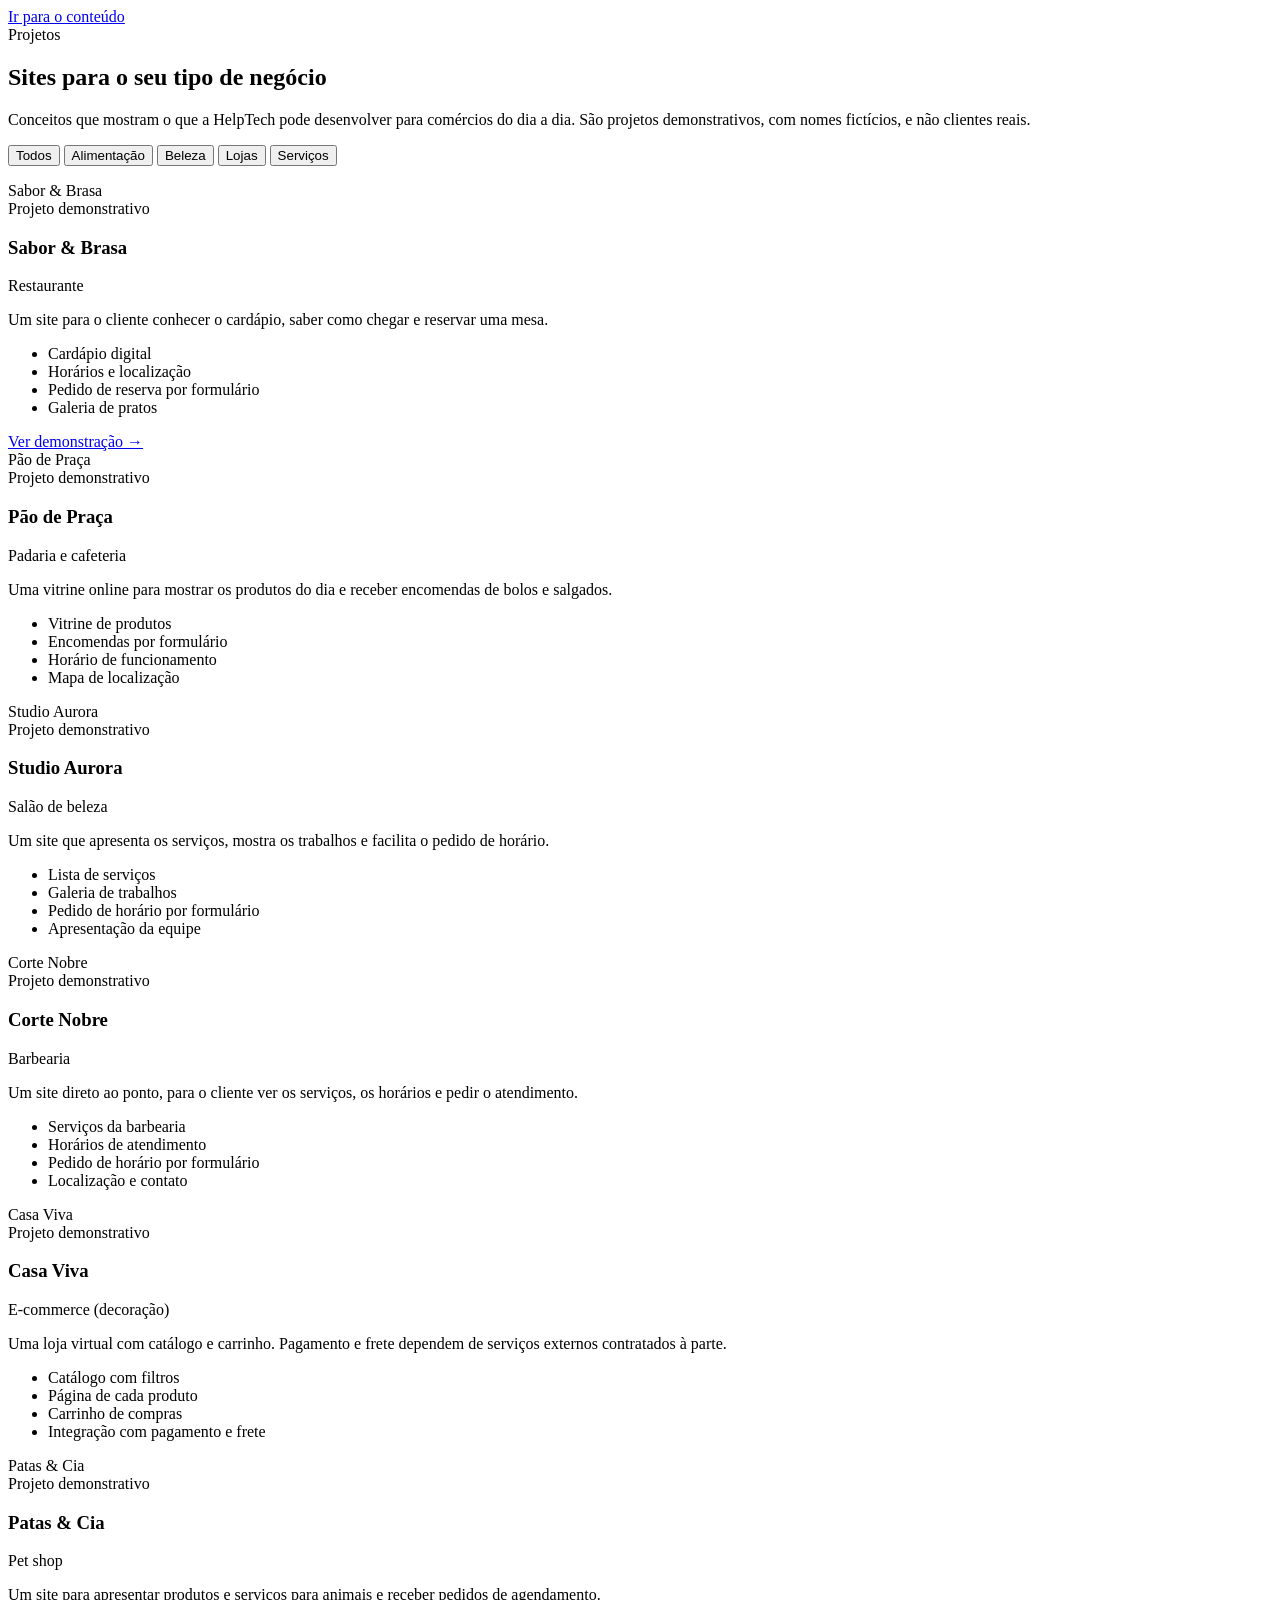
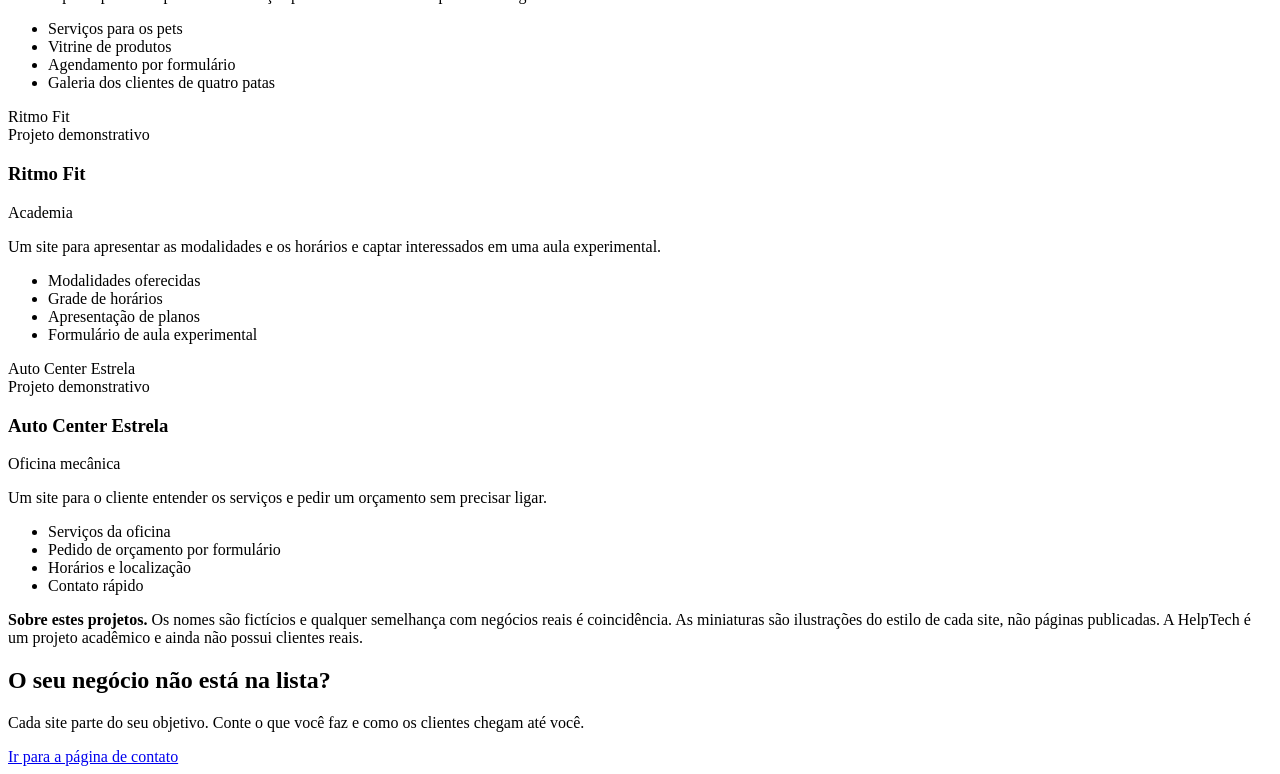
==== pages/projetos.html @ e157b211 "feat: adiciona site demonstrativo do restaurante fictício Sabor & Brasa" ====
<!DOCTYPE html>
<html lang="pt-BR">
<head>
  <meta charset="UTF-8">
  <meta name="viewport" content="width=device-width, initial-scale=1">
  <title>Projetos — HelpTech</title>
  <meta name="description" content="Conceitos de sites para restaurante, salão de beleza, barbearia, e-commerce e outros comércios, criados pela HelpTech para demonstrar o que pode ser desenvolvido.">
  <meta name="theme-color" content="#050a18">

  <link rel="icon" href="../assets/logo.png">
  <link rel="preconnect" href="https://fonts.googleapis.com">
  <link rel="preconnect" href="https://fonts.gstatic.com" crossorigin>
  <link href="https://fonts.googleapis.com/css2?family=Inter:wght@400;500;600&family=Sora:ital,wght@0,600;0,700;0,800;1,800&display=swap" rel="stylesheet">

  <!-- Página dentro de "pages/": caminhos começam com "../" -->
  <link rel="stylesheet" href="../css/style.css">
  <link rel="stylesheet" href="../css/responsive.css">

  <script>document.documentElement.classList.add("js");</script>
</head>

<body data-root="../" data-page="projetos">
  <a class="skip-link" href="#conteudo">Ir para o conteúdo</a>

  <!-- O menu é montado pelo js/layout.js -->
  <div id="site-header"></div>

  <main id="conteudo">

    <!-- CABEÇALHO DA PÁGINA -->
    <section class="page-hero">
      <div class="container">
        <span class="eyebrow">Projetos</span>
        <h1>Sites para o seu tipo de negócio</h1>
        <p class="lead">
          Conceitos que mostram o que a HelpTech pode desenvolver para comércios do dia a dia.
          São projetos demonstrativos, com nomes fictícios, e não clientes reais.
        </p>
      </div>
    </section>

    <!-- FILTRO + LISTA DE PROJETOS -->
    <section class="section">
      <div class="container">

        <!-- Botões de filtro (a lógica está em js/interactions.js) -->
        <div class="filters" role="group" aria-label="Filtrar projetos por segmento"
             data-filter-group data-target="#lista-projetos" data-status="#status-projetos" data-noun="projetos">
          <button type="button" class="chip-btn" data-filter="todos" aria-pressed="true">Todos</button>
          <button type="button" class="chip-btn" data-filter="alimentacao" aria-pressed="false">Alimentação</button>
          <button type="button" class="chip-btn" data-filter="beleza" aria-pressed="false">Beleza</button>
          <button type="button" class="chip-btn" data-filter="loja" aria-pressed="false">Lojas</button>
          <button type="button" class="chip-btn" data-filter="servicos" aria-pressed="false">Serviços</button>
        </div>

        <!-- Aviso lido por leitores de tela quando o filtro muda -->
        <p class="filter-status" id="status-projetos" aria-live="polite"></p>

        <div class="project-grid" id="lista-projetos">

          <!-- PROJETO: RESTAURANTE -->
          <article class="card project-card" data-category="alimentacao" style="--accent: #e8590c;">
            <div class="mock" aria-hidden="true">
              <div class="mock-bar"><span></span><span></span><span></span></div>
              <div class="mock-hero"><div class="mock-title">Sabor &amp; Brasa</div><div class="mock-line"></div><div class="mock-btn"></div></div>
              <div class="mock-row"><i></i><i></i><i></i></div>
            </div>
            <span class="tag-soft">Projeto demonstrativo</span>
            <h3>Sabor &amp; Brasa</h3>
            <p class="project-type">Restaurante</p>
            <p>Um site para o cliente conhecer o cardápio, saber como chegar e reservar uma mesa.</p>
            <ul class="features">
              <li>Cardápio digital</li>
              <li>Horários e localização</li>
              <li>Pedido de reserva por formulário</li>
              <li>Galeria de pratos</li>
            </ul>
            <a class="card-link" href="../demos/sabor-e-brasa/index.html">Ver demonstração →</a>
          </article>

          <!-- PROJETO: PADARIA E CAFETERIA -->
          <article class="card project-card" data-category="alimentacao" style="--accent: #d9a441;">
            <div class="mock" aria-hidden="true">
              <div class="mock-bar"><span></span><span></span><span></span></div>
              <div class="mock-hero"><div class="mock-title">Pão de Praça</div><div class="mock-line"></div><div class="mock-btn"></div></div>
              <div class="mock-row"><i></i><i></i><i></i></div>
            </div>
            <span class="tag-soft">Projeto demonstrativo</span>
            <h3>Pão de Praça</h3>
            <p class="project-type">Padaria e cafeteria</p>
            <p>Uma vitrine online para mostrar os produtos do dia e receber encomendas de bolos e salgados.</p>
            <ul class="features">
              <li>Vitrine de produtos</li>
              <li>Encomendas por formulário</li>
              <li>Horário de funcionamento</li>
              <li>Mapa de localização</li>
            </ul>
          </article>

          <!-- PROJETO: SALÃO DE BELEZA -->
          <article class="card project-card" data-category="beleza" style="--accent: #d6336c;">
            <div class="mock" aria-hidden="true">
              <div class="mock-bar"><span></span><span></span><span></span></div>
              <div class="mock-hero"><div class="mock-title">Studio Aurora</div><div class="mock-line"></div><div class="mock-btn"></div></div>
              <div class="mock-row"><i></i><i></i><i></i></div>
            </div>
            <span class="tag-soft">Projeto demonstrativo</span>
            <h3>Studio Aurora</h3>
            <p class="project-type">Salão de beleza</p>
            <p>Um site que apresenta os serviços, mostra os trabalhos e facilita o pedido de horário.</p>
            <ul class="features">
              <li>Lista de serviços</li>
              <li>Galeria de trabalhos</li>
              <li>Pedido de horário por formulário</li>
              <li>Apresentação da equipe</li>
            </ul>
          </article>

          <!-- PROJETO: BARBEARIA -->
          <article class="card project-card" data-category="beleza" style="--accent: #c9a227;">
            <div class="mock" aria-hidden="true">
              <div class="mock-bar"><span></span><span></span><span></span></div>
              <div class="mock-hero"><div class="mock-title">Corte Nobre</div><div class="mock-line"></div><div class="mock-btn"></div></div>
              <div class="mock-row"><i></i><i></i><i></i></div>
            </div>
            <span class="tag-soft">Projeto demonstrativo</span>
            <h3>Corte Nobre</h3>
            <p class="project-type">Barbearia</p>
            <p>Um site direto ao ponto, para o cliente ver os serviços, os horários e pedir o atendimento.</p>
            <ul class="features">
              <li>Serviços da barbearia</li>
              <li>Horários de atendimento</li>
              <li>Pedido de horário por formulário</li>
              <li>Localização e contato</li>
            </ul>
          </article>

          <!-- PROJETO: E-COMMERCE -->
          <article class="card project-card" data-category="loja" style="--accent: #2f9e44;">
            <div class="mock" aria-hidden="true">
              <div class="mock-bar"><span></span><span></span><span></span></div>
              <div class="mock-hero"><div class="mock-title">Casa Viva</div><div class="mock-line"></div><div class="mock-btn"></div></div>
              <div class="mock-row"><i></i><i></i><i></i></div>
            </div>
            <span class="tag-soft">Projeto demonstrativo</span>
            <h3>Casa Viva</h3>
            <p class="project-type">E-commerce (decoração)</p>
            <p>Uma loja virtual com catálogo e carrinho. Pagamento e frete dependem de serviços externos contratados à parte.</p>
            <ul class="features">
              <li>Catálogo com filtros</li>
              <li>Página de cada produto</li>
              <li>Carrinho de compras</li>
              <li>Integração com pagamento e frete</li>
            </ul>
          </article>

          <!-- PROJETO: PET SHOP -->
          <article class="card project-card" data-category="loja" style="--accent: #1098ad;">
            <div class="mock" aria-hidden="true">
              <div class="mock-bar"><span></span><span></span><span></span></div>
              <div class="mock-hero"><div class="mock-title">Patas &amp; Cia</div><div class="mock-line"></div><div class="mock-btn"></div></div>
              <div class="mock-row"><i></i><i></i><i></i></div>
            </div>
            <span class="tag-soft">Projeto demonstrativo</span>
            <h3>Patas &amp; Cia</h3>
            <p class="project-type">Pet shop</p>
            <p>Um site para apresentar produtos e serviços para animais e receber pedidos de agendamento.</p>
            <ul class="features">
              <li>Serviços para os pets</li>
              <li>Vitrine de produtos</li>
              <li>Agendamento por formulário</li>
              <li>Galeria dos clientes de quatro patas</li>
            </ul>
          </article>

          <!-- PROJETO: ACADEMIA -->
          <article class="card project-card" data-category="servicos" style="--accent: #e03131;">
            <div class="mock" aria-hidden="true">
              <div class="mock-bar"><span></span><span></span><span></span></div>
              <div class="mock-hero"><div class="mock-title">Ritmo Fit</div><div class="mock-line"></div><div class="mock-btn"></div></div>
              <div class="mock-row"><i></i><i></i><i></i></div>
            </div>
            <span class="tag-soft">Projeto demonstrativo</span>
            <h3>Ritmo Fit</h3>
            <p class="project-type">Academia</p>
            <p>Um site para apresentar as modalidades e os horários e captar interessados em uma aula experimental.</p>
            <ul class="features">
              <li>Modalidades oferecidas</li>
              <li>Grade de horários</li>
              <li>Apresentação de planos</li>
              <li>Formulário de aula experimental</li>
            </ul>
          </article>

          <!-- PROJETO: OFICINA MECÂNICA -->
          <article class="card project-card" data-category="servicos" style="--accent: #4c6ef5;">
            <div class="mock" aria-hidden="true">
              <div class="mock-bar"><span></span><span></span><span></span></div>
              <div class="mock-hero"><div class="mock-title">Auto Center Estrela</div><div class="mock-line"></div><div class="mock-btn"></div></div>
              <div class="mock-row"><i></i><i></i><i></i></div>
            </div>
            <span class="tag-soft">Projeto demonstrativo</span>
            <h3>Auto Center Estrela</h3>
            <p class="project-type">Oficina mecânica</p>
            <p>Um site para o cliente entender os serviços e pedir um orçamento sem precisar ligar.</p>
            <ul class="features">
              <li>Serviços da oficina</li>
              <li>Pedido de orçamento por formulário</li>
              <li>Horários e localização</li>
              <li>Contato rápido</li>
            </ul>
          </article>

        </div>

        <p class="note reveal">
          <strong>Sobre estes projetos.</strong>
          Os nomes são fictícios e qualquer semelhança com negócios reais é coincidência.
          As miniaturas são ilustrações do estilo de cada site, não páginas publicadas.
          A HelpTech é um projeto acadêmico e ainda não possui clientes reais.
        </p>
      </div>
    </section>

    <!-- CHAMADA FINAL -->
    <section class="section">
      <div class="container">
        <div class="cta-band reveal">
          <h2>O seu negócio não está na lista?</h2>
          <p>Cada site parte do seu objetivo. Conte o que você faz e como os clientes chegam até você.</p>
          <a class="btn btn-primary" href="contato.html">Ir para a página de contato</a>
        </div>
      </div>
    </section>

  </main>

  <!-- O rodapé é montado pelo js/layout.js -->
  <div id="site-footer"></div>

  <script src="../js/layout.js" defer></script>
  <script src="../js/main.js" defer></script>
  <script src="../js/interactions.js" defer></script>
</body>
</html>
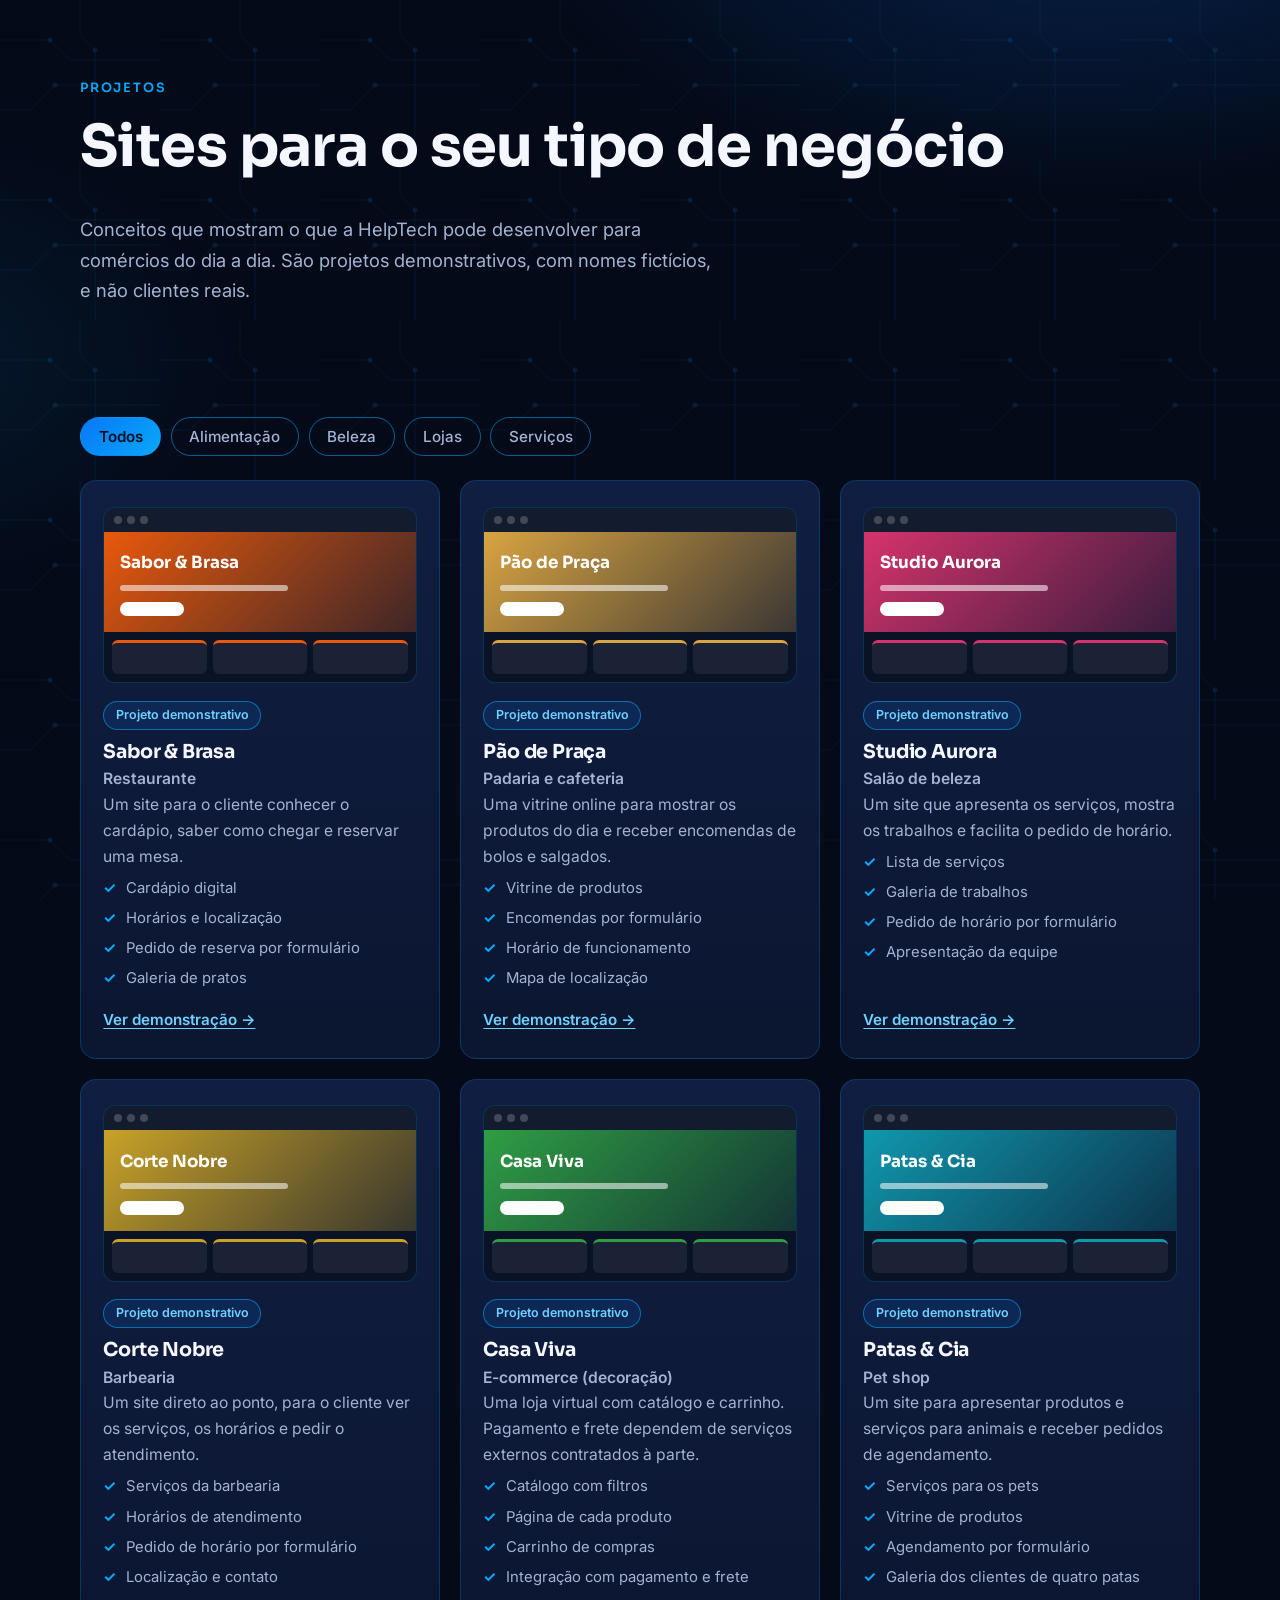
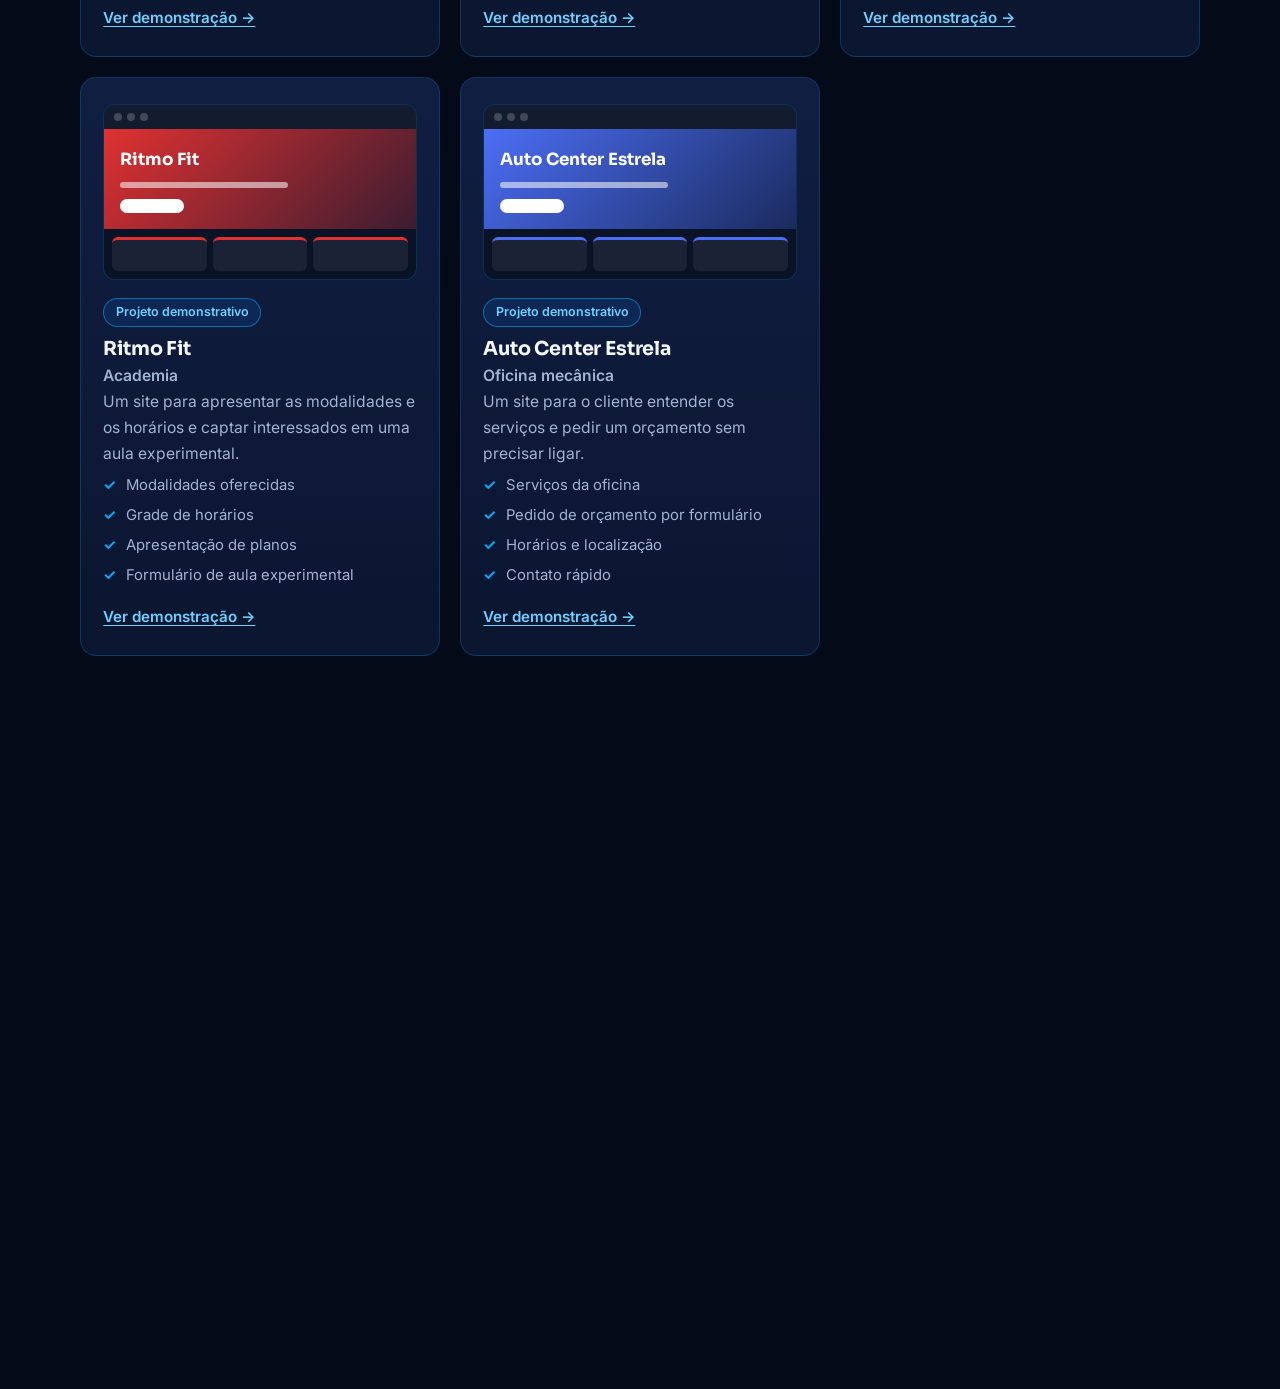
==== commit e723184c: "feat: adiciona sites demonstrativos dos projetos" ====
--- a/pages/projetos.html
+++ b/pages/projetos.html
@@ -95,6 +95,7 @@
               <li>Horário de funcionamento</li>
               <li>Mapa de localização</li>
             </ul>
+            <a class="card-link" href="../demos/pao-de-praca/index.html">Ver demonstração →</a>
           </article>
 
           <!-- PROJETO: SALÃO DE BELEZA -->
@@ -114,6 +115,7 @@
               <li>Pedido de horário por formulário</li>
               <li>Apresentação da equipe</li>
             </ul>
+            <a class="card-link" href="../demos/studio-aurora/index.html">Ver demonstração →</a>
           </article>
 
           <!-- PROJETO: BARBEARIA -->
@@ -133,6 +135,7 @@
               <li>Pedido de horário por formulário</li>
               <li>Localização e contato</li>
             </ul>
+            <a class="card-link" href="../demos/corte-nobre/index.html">Ver demonstração →</a>
           </article>
 
           <!-- PROJETO: E-COMMERCE -->
@@ -152,6 +155,7 @@
               <li>Carrinho de compras</li>
               <li>Integração com pagamento e frete</li>
             </ul>
+            <a class="card-link" href="../demos/casa-viva/index.html">Ver demonstração →</a>
           </article>
 
           <!-- PROJETO: PET SHOP -->
@@ -171,6 +175,7 @@
               <li>Agendamento por formulário</li>
               <li>Galeria dos clientes de quatro patas</li>
             </ul>
+            <a class="card-link" href="../demos/patas-e-cia/index.html">Ver demonstração →</a>
           </article>
 
           <!-- PROJETO: ACADEMIA -->
@@ -190,6 +195,7 @@
               <li>Apresentação de planos</li>
               <li>Formulário de aula experimental</li>
             </ul>
+            <a class="card-link" href="../demos/ritmo-fit/index.html">Ver demonstração →</a>
           </article>
 
           <!-- PROJETO: OFICINA MECÂNICA -->
@@ -209,6 +215,7 @@
               <li>Horários e localização</li>
               <li>Contato rápido</li>
             </ul>
+            <a class="card-link" href="../demos/auto-center-estrela/index.html">Ver demonstração →</a>
           </article>
 
         </div>
@@ -242,4 +249,4 @@
   <script src="../js/main.js" defer></script>
   <script src="../js/interactions.js" defer></script>
 </body>
-</html>+</html>
--- a/css/style.css
+++ b/css/style.css
@@ -0,0 +1,685 @@
+/* ==========================================================
+   HelpTech — style.css
+   1. Variáveis   2. Base   3. Layout   4. Cabeçalho
+   5. Botões      6. Hero   7. Seções e cards
+   8. Processo    9. CTA   10. Rodapé   11. Animações
+   ========================================================== */
+
+/* 1. VARIÁVEIS ------------------------------------------- */
+:root {
+  --bg: #050a18;
+  --bg-soft: #08112a;
+  --surface: #0b1630;
+  --surface-2: #101e42;
+  --line: rgba(8, 168, 248, 0.22);
+  --line-strong: rgba(8, 168, 248, 0.55);
+
+  --blue: #0878f8;
+  --cyan: #08a8f8;
+  --cyan-soft: #6fd0ff;
+
+  --text: #f4f7ff;
+  --muted: #a3b3d2;
+
+  --font-title: "Sora", "Segoe UI", system-ui, sans-serif;
+  --font-body: "Inter", "Segoe UI", system-ui, sans-serif;
+
+  --radius: 16px;
+  --radius-sm: 10px;
+  --shadow-glow: 0 0 0 1px var(--line), 0 12px 40px rgba(8, 120, 248, 0.18);
+  --header-h: 72px;
+  --container: 1120px;
+}
+
+/* 2. BASE ------------------------------------------------- */
+*,
+*::before,
+*::after {
+  box-sizing: border-box;
+}
+
+html {
+  scroll-behavior: smooth;
+  scroll-padding-top: calc(var(--header-h) + 16px);
+}
+
+body {
+  margin: 0;
+  background: var(--bg);
+  color: var(--text);
+  font-family: var(--font-body);
+  font-size: 1.0625rem;
+  line-height: 1.65;
+  -webkit-font-smoothing: antialiased;
+  min-height: 100vh;
+  display: flex;
+  flex-direction: column;
+}
+
+/* linhas de circuito sutis ao fundo (inspiradas na logo) */
+body::before {
+  content: "";
+  position: fixed;
+  inset: 0;
+  z-index: -1;
+  pointer-events: none;
+  background:
+    radial-gradient(60rem 30rem at 85% -10%, rgba(8, 120, 248, 0.22), transparent 60%),
+    radial-gradient(40rem 25rem at -10% 40%, rgba(8, 168, 248, 0.1), transparent 60%),
+    url("data:image/svg+xml,%3Csvg xmlns='http://www.w3.org/2000/svg' width='160' height='160'%3E%3Cg fill='none' stroke='%2308a8f8' stroke-opacity='.07' stroke-width='1'%3E%3Cpath d='M0 40h50l20 20h90M0 110h30l25-25h105M80 0v35l15 15v110'/%3E%3C/g%3E%3Cg fill='%2308a8f8' fill-opacity='.12'%3E%3Ccircle cx='50' cy='40' r='2.5'/%3E%3Ccircle cx='55' cy='85' r='2.5'/%3E%3Ccircle cx='95' cy='50' r='2.5'/%3E%3C/g%3E%3C/svg%3E");
+}
+
+h1,
+h2,
+h3 {
+  font-family: var(--font-title);
+  line-height: 1.15;
+  margin: 0 0 0.6em;
+  letter-spacing: -0.01em;
+}
+
+h1 { font-size: clamp(2.2rem, 5vw, 3.6rem); }
+h2 { font-size: clamp(1.7rem, 3.4vw, 2.4rem); }
+h3 { font-size: 1.2rem; }
+
+p { margin: 0 0 1em; }
+
+a {
+  color: var(--cyan-soft);
+  text-underline-offset: 3px;
+}
+
+img { max-width: 100%; height: auto; display: block; }
+
+:focus-visible {
+  outline: 3px solid var(--cyan);
+  outline-offset: 3px;
+  border-radius: 6px;
+}
+
+.skip-link {
+  position: absolute;
+  left: 1rem;
+  top: -4rem;
+  background: var(--cyan);
+  color: #021024;
+  padding: 0.6rem 1rem;
+  border-radius: var(--radius-sm);
+  font-weight: 700;
+  z-index: 200;
+  transition: top 0.2s;
+}
+.skip-link:focus { top: 1rem; }
+
+.sr-only {
+  position: absolute;
+  width: 1px;
+  height: 1px;
+  overflow: hidden;
+  clip: rect(0 0 0 0);
+  white-space: nowrap;
+}
+
+/* 3. LAYOUT ------------------------------------------------ */
+.container {
+  width: min(100% - 2.5rem, var(--container));
+  margin-inline: auto;
+}
+
+main { flex: 1; }
+
+.section { padding: clamp(3.5rem, 8vw, 6rem) 0; }
+.section--alt { background: linear-gradient(180deg, transparent, var(--bg-soft) 20%, var(--bg-soft) 80%, transparent); }
+
+.section-head { max-width: 40rem; margin-bottom: 2.5rem; }
+.section-head p { color: var(--muted); }
+
+.eyebrow {
+  display: inline-block;
+  font-family: var(--font-title);
+  font-size: 0.8rem;
+  font-weight: 600;
+  letter-spacing: 0.14em;
+  text-transform: uppercase;
+  color: var(--cyan);
+  margin-bottom: 0.9rem;
+}
+
+/* 4. CABEÇALHO --------------------------------------------- */
+.site-header {
+  position: sticky;
+  top: 0;
+  z-index: 100;
+  height: var(--header-h);
+  background: rgba(5, 10, 24, 0.82);
+  backdrop-filter: blur(12px);
+  -webkit-backdrop-filter: blur(12px);
+  border-bottom: 1px solid var(--line);
+}
+
+.header-inner {
+  height: 100%;
+  display: flex;
+  align-items: center;
+  justify-content: space-between;
+  gap: 1rem;
+}
+
+.brand {
+  font-family: var(--font-title);
+  font-weight: 800;
+  font-size: 1.55rem;
+  font-style: italic;
+  letter-spacing: -0.02em;
+  text-decoration: none;
+  color: var(--text);
+}
+.brand-tech { color: var(--blue); }
+
+.nav-list {
+  display: flex;
+  align-items: center;
+  gap: 0.25rem;
+  list-style: none;
+  margin: 0;
+  padding: 0;
+}
+
+.nav-link {
+  display: block;
+  padding: 0.55rem 0.9rem;
+  color: var(--muted);
+  text-decoration: none;
+  font-weight: 500;
+  font-size: 0.97rem;
+  border-radius: 999px;
+  transition: color 0.2s, background 0.2s;
+}
+.nav-link:hover { color: var(--text); background: rgba(8, 168, 248, 0.1); }
+.nav-link[aria-current="page"] {
+  color: var(--text);
+  background: rgba(8, 120, 248, 0.22);
+  box-shadow: inset 0 0 0 1px var(--line-strong);
+}
+
+.nav-toggle {
+  display: none; /* aparece só no celular (responsive.css) */
+  background: transparent;
+  border: 1px solid var(--line-strong);
+  color: var(--text);
+  border-radius: var(--radius-sm);
+  width: 46px;
+  height: 46px;
+  cursor: pointer;
+}
+.nav-toggle-bars,
+.nav-toggle-bars::before,
+.nav-toggle-bars::after {
+  display: block;
+  width: 20px;
+  height: 2px;
+  background: currentColor;
+  border-radius: 2px;
+  margin: 0 auto;
+  transition: transform 0.25s, opacity 0.25s;
+}
+.nav-toggle-bars { position: relative; }
+.nav-toggle-bars::before,
+.nav-toggle-bars::after { content: ""; position: absolute; left: 0; }
+.nav-toggle-bars::before { top: -6px; }
+.nav-toggle-bars::after { top: 6px; }
+.nav-toggle[aria-expanded="true"] .nav-toggle-bars { background: transparent; }
+.nav-toggle[aria-expanded="true"] .nav-toggle-bars::before { transform: translateY(6px) rotate(45deg); }
+.nav-toggle[aria-expanded="true"] .nav-toggle-bars::after { transform: translateY(-6px) rotate(-45deg); }
+
+/* 5. BOTÕES ------------------------------------------------ */
+.btn {
+  display: inline-flex;
+  align-items: center;
+  justify-content: center;
+  gap: 0.5rem;
+  padding: 0.85rem 1.5rem;
+  border-radius: 999px;
+  border: 1px solid transparent;
+  font-family: var(--font-title);
+  font-weight: 600;
+  font-size: 0.98rem;
+  text-decoration: none;
+  cursor: pointer;
+  transition: transform 0.2s, box-shadow 0.2s, background 0.2s, border-color 0.2s;
+}
+.btn:active { transform: translateY(1px); }
+
+.btn-primary {
+  background: linear-gradient(135deg, var(--blue), var(--cyan));
+  color: #021024;
+  box-shadow: 0 8px 28px rgba(8, 120, 248, 0.35);
+}
+.btn-primary:hover { transform: translateY(-2px); box-shadow: 0 12px 34px rgba(8, 168, 248, 0.5); }
+
+.btn-ghost {
+  background: transparent;
+  color: var(--text);
+  border-color: var(--line-strong);
+}
+.btn-ghost:hover { background: rgba(8, 168, 248, 0.12); border-color: var(--cyan); }
+
+/* 6. HERO -------------------------------------------------- */
+.hero { padding: clamp(2.5rem, 7vw, 5rem) 0 clamp(3rem, 7vw, 5rem); }
+
+.hero-grid {
+  display: grid;
+  grid-template-columns: 1.05fr 0.95fr;
+  align-items: center;
+  gap: clamp(2rem, 5vw, 4rem);
+}
+
+.badge {
+  display: inline-flex;
+  align-items: center;
+  gap: 0.5rem;
+  padding: 0.35rem 0.9rem;
+  border: 1px solid var(--line-strong);
+  border-radius: 999px;
+  font-size: 0.85rem;
+  color: var(--cyan-soft);
+  background: rgba(8, 120, 248, 0.1);
+  margin-bottom: 1.4rem;
+}
+.badge::before {
+  content: "";
+  width: 8px;
+  height: 8px;
+  border-radius: 50%;
+  background: var(--cyan);
+  box-shadow: 0 0 10px var(--cyan);
+}
+
+.hero h1 .accent {
+  background: linear-gradient(90deg, var(--blue), var(--cyan));
+  -webkit-background-clip: text;
+  background-clip: text;
+  color: transparent;
+}
+
+.hero-lead { font-size: 1.2rem; color: var(--muted); max-width: 34rem; }
+.hero-actions { display: flex; flex-wrap: wrap; gap: 0.9rem; margin-top: 1.8rem; }
+
+.hero-visual { position: relative; }
+.hero-visual::before {
+  content: "";
+  position: absolute;
+  inset: 8%;
+  background: radial-gradient(circle, rgba(8, 120, 248, 0.35), transparent 65%);
+  filter: blur(30px);
+  z-index: -1;
+}
+.hero-logo {
+  width: 100%;
+  /* o fundo preto da imagem some no fundo escuro do site */
+  mix-blend-mode: screen;
+  -webkit-mask-image: radial-gradient(ellipse at center, #000 62%, transparent 96%);
+  mask-image: radial-gradient(ellipse at center, #000 62%, transparent 96%);
+}
+
+/* 7. SEÇÕES E CARDS ---------------------------------------- */
+.card-grid {
+  display: grid;
+  grid-template-columns: repeat(4, 1fr);
+  gap: 1.25rem;
+}
+
+.card {
+  position: relative;
+  background: linear-gradient(180deg, var(--surface-2), var(--surface));
+  border: 1px solid var(--line);
+  border-radius: var(--radius);
+  padding: 1.6rem 1.4rem;
+  transition: transform 0.25s, border-color 0.25s, box-shadow 0.25s;
+}
+.card:hover { transform: translateY(-4px); border-color: var(--line-strong); box-shadow: var(--shadow-glow); }
+.card p { color: var(--muted); font-size: 0.98rem; margin: 0; }
+
+.card-link {
+  display: inline-block;
+  margin-top: 1rem;
+  font-weight: 600;
+  font-size: 0.95rem;
+}
+
+.icon-badge {
+  width: 52px;
+  height: 52px;
+  display: grid;
+  place-items: center;
+  border-radius: 14px;
+  margin-bottom: 1.1rem;
+  background: rgba(8, 120, 248, 0.16);
+  border: 1px solid var(--line-strong);
+  color: var(--cyan);
+}
+.icon-badge svg {
+  width: 26px;
+  height: 26px;
+  fill: none;
+  stroke: currentColor;
+  stroke-width: 1.8;
+  stroke-linecap: round;
+  stroke-linejoin: round;
+}
+
+.note {
+  margin-top: 1.5rem;
+  padding: 1rem 1.25rem;
+  border-left: 3px solid var(--cyan);
+  background: rgba(8, 120, 248, 0.08);
+  border-radius: 0 var(--radius-sm) var(--radius-sm) 0;
+  color: var(--muted);
+  font-size: 0.98rem;
+}
+.note strong { color: var(--text); }
+
+.pillars {
+  display: grid;
+  grid-template-columns: repeat(3, 1fr);
+  gap: 1.25rem;
+}
+
+/* 8. PROCESSO (linha do tempo) ----------------------------- */
+.steps {
+  list-style: none;
+  counter-reset: step;
+  margin: 0;
+  padding: 0;
+  display: grid;
+  grid-template-columns: repeat(7, 1fr);
+  gap: 0.75rem;
+  position: relative;
+}
+.steps::before {
+  content: "";
+  position: absolute;
+  top: 22px;
+  left: 4%;
+  right: 4%;
+  height: 2px;
+  background: linear-gradient(90deg, var(--blue), var(--cyan));
+  opacity: 0.45;
+}
+.step { position: relative; text-align: center; padding: 0 0.25rem; }
+.step::before {
+  counter-increment: step;
+  content: counter(step);
+  display: grid;
+  place-items: center;
+  width: 46px;
+  height: 46px;
+  margin: 0 auto 0.9rem;
+  border-radius: 50%;
+  background: var(--bg);
+  border: 2px solid var(--cyan);
+  color: var(--cyan-soft);
+  font-family: var(--font-title);
+  font-weight: 700;
+  position: relative;
+  z-index: 1;
+  box-shadow: 0 0 18px rgba(8, 168, 248, 0.35);
+}
+.step h3 { font-size: 1rem; margin-bottom: 0.3rem; }
+.step p { color: var(--muted); font-size: 0.88rem; line-height: 1.45; margin: 0; }
+
+/* 9. CHAMADA FINAL (CTA) ----------------------------------- */
+.cta-band {
+  text-align: center;
+  padding: clamp(2.2rem, 5vw, 3.5rem) 1.5rem;
+  border-radius: calc(var(--radius) + 6px);
+  border: 1px solid var(--line-strong);
+  background:
+    radial-gradient(40rem 14rem at 50% 0%, rgba(8, 120, 248, 0.3), transparent 70%),
+    var(--surface);
+}
+.cta-band p { color: var(--muted); max-width: 34rem; margin-inline: auto; }
+.cta-band .btn { margin-top: 0.8rem; }
+
+/* 10. RODAPÉ ----------------------------------------------- */
+.site-footer {
+  margin-top: 3rem;
+  border-top: 1px solid var(--line);
+  background: rgba(5, 10, 24, 0.9);
+  padding: 2.5rem 0 1.5rem;
+  font-size: 0.95rem;
+}
+.footer-grid {
+  display: grid;
+  grid-template-columns: 1.4fr 1fr 1fr;
+  gap: 2rem;
+}
+.footer-grid h2 {
+  font-size: 0.85rem;
+  letter-spacing: 0.12em;
+  text-transform: uppercase;
+  color: var(--cyan);
+  margin-bottom: 0.8rem;
+}
+.footer-grid p { color: var(--muted); margin: 0 0 0.5rem; }
+.footer-links { list-style: none; margin: 0; padding: 0; }
+.footer-links li { margin-bottom: 0.4rem; }
+.footer-links a { color: var(--muted); text-decoration: none; }
+.footer-links a:hover { color: var(--text); text-decoration: underline; }
+.footer-bottom {
+  margin-top: 2rem;
+  padding-top: 1.2rem;
+  border-top: 1px solid var(--line);
+  color: var(--muted);
+  font-size: 0.88rem;
+  display: flex;
+  flex-wrap: wrap;
+  justify-content: space-between;
+  gap: 0.5rem;
+}
+
+/* 11. ANIMAÇÕES -------------------------------------------- */
+/* só esconde se o JavaScript estiver ativo (classe "js" no <html>) */
+.js .reveal {
+  opacity: 0;
+  transform: translateY(22px);
+  transition: opacity 0.7s ease, transform 0.7s ease;
+}
+.js .reveal.is-visible { opacity: 1; transform: none; }
+
+@media (prefers-reduced-motion: reduce) {
+  html { scroll-behavior: auto; }
+  *, *::before, *::after { transition: none !important; animation: none !important; }
+  .js .reveal { opacity: 1; transform: none; }
+}
+
+
+/* ==========================================================
+   12. PÁGINAS INTERNAS — cabeçalho de página
+   (usado em servicos, produtos, projetos, sobre e contato)
+   ========================================================== */
+.page-hero { padding: clamp(2.5rem, 6vw, 4.5rem) 0 1rem; }
+.page-hero .lead { font-size: 1.15rem; color: var(--muted); max-width: 40rem; margin: 0; }
+
+/* ==========================================================
+   13. PÁGINA SERVIÇOS — blocos de serviço
+   ========================================================== */
+.service-list { display: grid; gap: 1.5rem; }
+
+/* cada serviço: coluna da esquerda (título) + direita (detalhes) */
+.service {
+  display: grid;
+  grid-template-columns: 0.8fr 1.2fr;
+  gap: clamp(1.5rem, 4vw, 3rem);
+  padding: clamp(1.4rem, 3vw, 2.2rem);
+}
+.service:hover { transform: none; } /* blocos grandes não "pulam" ao passar o mouse */
+.service h2 { font-size: clamp(1.4rem, 2.6vw, 1.8rem); }
+
+/* etiquetas "Para quem" */
+.tag-label { margin: 1.2rem 0 0.5rem; font-size: 0.82rem; color: var(--muted); }
+.tags { display: flex; flex-wrap: wrap; gap: 0.5rem; list-style: none; margin: 0; padding: 0; }
+.tag {
+  padding: 0.3rem 0.8rem;
+  border-radius: 999px;
+  font-size: 0.85rem;
+  color: var(--cyan-soft);
+  border: 1px solid var(--line-strong);
+  background: rgba(8, 120, 248, 0.1);
+}
+
+/* lista "O que você recebe" / "Valor gerado" */
+.facts { margin: 0; display: grid; gap: 1.1rem; }
+.facts dt {
+  font-family: var(--font-title);
+  font-size: 0.8rem;
+  font-weight: 600;
+  letter-spacing: 0.1em;
+  text-transform: uppercase;
+  color: var(--cyan);
+  margin-bottom: 0.25rem;
+}
+.facts dd { margin: 0; color: var(--text); }
+
+/* "Cuidados e limites" (abre e fecha sem JavaScript, usando <details>) */
+.care {
+  margin-top: 1.4rem;
+  border: 1px solid var(--line);
+  border-radius: var(--radius-sm);
+  background: rgba(5, 10, 24, 0.5);
+}
+.care summary {
+  cursor: pointer;
+  padding: 0.85rem 1.1rem;
+  font-weight: 600;
+  list-style: none;
+  display: flex;
+  justify-content: space-between;
+  align-items: center;
+  gap: 1rem;
+}
+.care summary::-webkit-details-marker { display: none; }
+.care summary::after {
+  content: "+";
+  font-size: 1.4rem;
+  line-height: 1;
+  color: var(--cyan);
+  transition: transform 0.25s;
+}
+.care[open] summary::after { transform: rotate(45deg); }
+.care summary:hover { color: var(--cyan-soft); }
+.care p { margin: 0; padding: 0 1.1rem 1.1rem; color: var(--muted); font-size: 0.98rem; }
+
+
+/* ==========================================================
+   14. FILTROS (botões de filtro reutilizáveis)
+   Usados em Produtos e, depois, em Projetos.
+   ========================================================== */
+[hidden] { display: none !important; } /* garante que itens filtrados sumam de verdade */
+
+.filters { display: flex; flex-wrap: wrap; gap: 0.6rem; margin-bottom: 1rem; }
+
+.chip-btn {
+  padding: 0.55rem 1.1rem;
+  border-radius: 999px;
+  border: 1px solid var(--line-strong);
+  background: transparent;
+  color: var(--muted);
+  font-family: var(--font-body);
+  font-size: 0.95rem;
+  font-weight: 500;
+  cursor: pointer;
+  transition: color 0.2s, background 0.2s, border-color 0.2s;
+}
+.chip-btn:hover { color: var(--text); border-color: var(--cyan); }
+/* botão do filtro ativo */
+.chip-btn[aria-pressed="true"] {
+  color: #021024;
+  font-weight: 600;
+  background: linear-gradient(135deg, var(--blue), var(--cyan));
+  border-color: transparent;
+}
+
+.filter-status { color: var(--muted); font-size: 0.92rem; margin: 0 0 1.5rem; }
+
+/* ==========================================================
+   15. PÁGINA PRODUTOS — cards de categoria
+   ========================================================== */
+.product-grid {
+  display: grid;
+  grid-template-columns: repeat(auto-fit, minmax(270px, 1fr));
+  gap: 1.25rem;
+}
+
+.product-card { display: flex; flex-direction: column; }
+.product-card h3 { margin-bottom: 0.5rem; }
+.product-card p { margin-bottom: 1rem; }
+
+/* selo "Sob consulta" */
+.tag-soft {
+  align-self: flex-start;
+  padding: 0.2rem 0.7rem;
+  margin-bottom: 0.9rem;
+  border-radius: 999px;
+  font-size: 0.78rem;
+  font-weight: 600;
+  color: var(--cyan-soft);
+  background: rgba(8, 120, 248, 0.14);
+  border: 1px solid var(--line-strong);
+}
+
+.product-check { font-size: 0.9rem; color: var(--muted); margin: 0 0 0.8rem; }
+.product-check strong { color: var(--text); font-weight: 600; }
+
+/* linha de modelos citados como referência */
+.product-ref {
+  font-size: 0.85rem;
+  color: var(--muted);
+  padding-top: 0.8rem;
+  border-top: 1px dashed var(--line);
+  margin: 0 0 1rem;
+}
+
+.product-card .card-link { margin-top: auto; padding-top: 0.4rem; }
+
+
+/* ==========================================================
+   16. PÁGINA PROJETOS — cards de projeto demonstrativo
+   Cada card define sua cor em style="--accent: #xxxxxx"
+   ========================================================== */
+.project-grid {
+  display: grid;
+  grid-template-columns: repeat(auto-fit, minmax(290px, 1fr));
+  gap: 1.25rem;
+}
+
+.project-card { display: flex; flex-direction: column; }
+.project-card h3 { margin-bottom: 0.2rem; }
+
+/* miniatura ilustrativa: janela de navegador desenhada em CSS */
+.mock {
+  border-radius: 12px;
+  overflow: hidden;
+  border: 1px solid var(--line);
+  background: #0a1226;
+  margin-bottom: 1.1rem;
+}
+.mock-bar { display: flex; gap: 5px; padding: 8px 10px; background: rgba(255, 255, 255, 0.04); }
+.mock-bar span { width: 8px; height: 8px; border-radius: 50%; background: rgba(255, 255, 255, 0.2); }
+.mock-hero { padding: 1.1rem 1rem 1rem; background: linear-gradient(135deg, var(--accent), #0b1630 130%); }
+.mock-title { font-family: var(--font-title); font-weight: 700; color: #fff; font-size: 1.05rem; }
+.mock-line { height: 6px; width: 60%; border-radius: 3px; background: rgba(255, 255, 255, 0.55); margin-top: 0.5rem; }
+.mock-btn { display: block; margin-top: 0.7rem; height: 14px; width: 64px; border-radius: 999px; background: #fff; }
+.mock-row { display: grid; grid-template-columns: repeat(3, 1fr); gap: 6px; padding: 8px; }
+.mock-row i { display: block; height: 34px; border-radius: 6px; background: rgba(255, 255, 255, 0.07); border-top: 3px solid var(--accent); }
+
+.project-type { color: var(--cyan-soft); font-size: 0.85rem; font-weight: 600; margin: 0 0 0.8rem; }
+
+/* lista "o que este site teria" */
+.features { list-style: none; margin: 0.4rem 0 0; padding: 0; display: grid; gap: 0.35rem; font-size: 0.93rem; color: var(--muted); }
+.features li { padding-left: 1.4rem; position: relative; }
+.features li::before { content: "✓"; position: absolute; left: 0; color: var(--cyan); font-weight: 700; }
+.project-card .tag-soft { margin-bottom: 0.7rem; }
+
+   /* Link "Ver demonstração" fica sempre no pé do cartão de projeto */
+   .project-card .card-link { margin-top: auto; padding-top: 1rem; }
